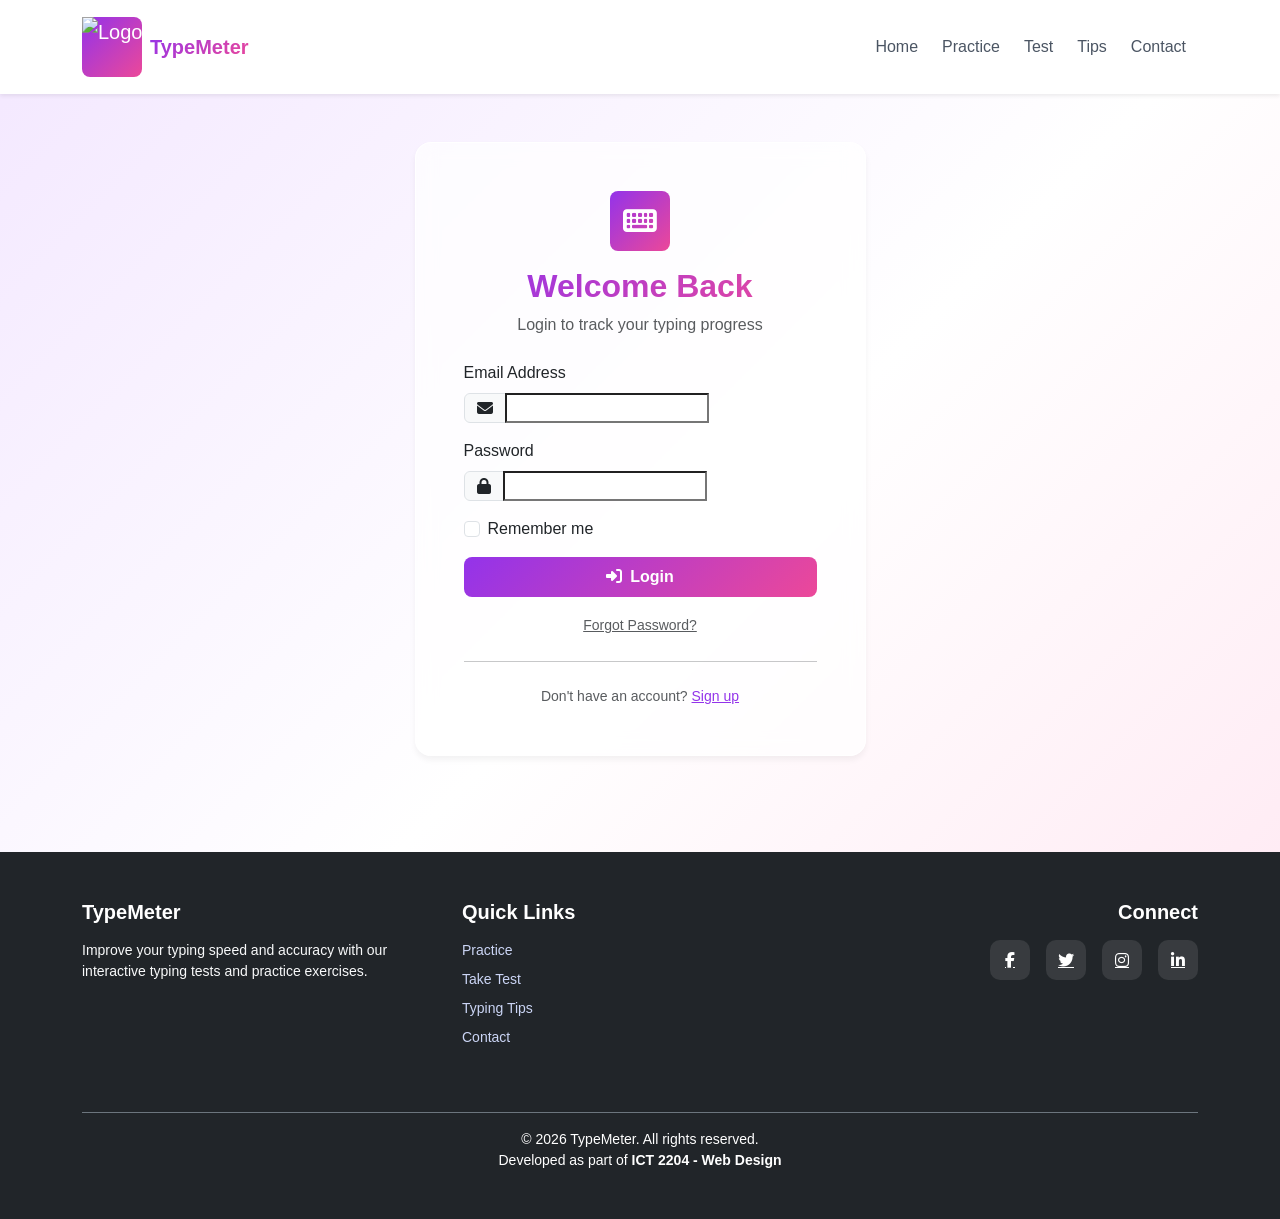
==== login.html @ 619892f4 "Add files via upload Initial project upload" ====
<!DOCTYPE html>
<html lang="en">
<head>
    <meta charset="UTF-8">
    <meta name="viewport" content="width=device-width, initial-scale=1.0">
    <title>TypeMeter - Login</title>
    
    <!-- Bootstrap CSS -->
    <link href="https://cdn.jsdelivr.net/npm/bootstrap@5.3.2/dist/css/bootstrap.min.css" rel="stylesheet">
    
    <!-- Font Awesome for Icons -->
    <link rel="stylesheet" href="https://cdnjs.cloudflare.com/ajax/libs/font-awesome/6.5.1/css/all.min.css">
    
    <!-- Custom CSS -->
    <link rel="stylesheet" href="styles.css">
</head>
<body>
    <!-- Navigation -->
    <nav class="navbar navbar-expand-lg navbar-light bg-white shadow-sm sticky-top">
        <div class="container">
            <a class="navbar-brand d-flex align-items-center" href="index.html">
                <div class="logo-box">
                    <img src="https://cdn3d.iconscout.com/3d/premium/thumb/typing-keyboard-3d-icon-png-download-6805473.png" alt="Logo" class="logo-img">
                </div>
                <span class="ms-2 fw-bold gradient-text">TypeMeter</span>
            </a>
            <button class="navbar-toggler" type="button" data-bs-toggle="collapse" data-bs-target="#navbarNav">
                <span class="navbar-toggler-icon"></span>
            </button>
            <div class="collapse navbar-collapse" id="navbarNav">
                <ul class="navbar-nav ms-auto">
                    <li class="nav-item">
                        <a class="nav-link" href="index.html">Home</a>
                    </li>
                    <li class="nav-item">
                        <a class="nav-link" href="practice.html">Practice</a>
                    </li>
                    <li class="nav-item">
                        <a class="nav-link" href="test.html">Test</a>
                    </li>
                    <li class="nav-item">
                        <a class="nav-link" href="tips.html">Tips</a>
                    </li>
                    <li class="nav-item">
                        <a class="nav-link" href="contact.html">Contact</a>
                    </li>
                </ul>
            </div>
        </div>
    </nav>

    <!-- Login Section -->
    <div class="container py-5">
        <div class="row justify-content-center">
            <div class="col-md-6 col-lg-5">
                <div class="card glass-card">
                    <div class="card-body p-4 p-md-5">
                        <div class="text-center mb-4">
                            <div class="logo-box mx-auto mb-3" style="width: 60px; height: 60px;">
                                <i class="fas fa-keyboard" style="font-size: 30px;"></i>
                            </div>
                            <h2 class="gradient-text mb-2">Welcome Back</h2>
                            <p class="text-muted">Login to track your typing progress</p>
                        </div>

                        <form id="loginForm" onsubmit="submitLogin(event)">
                            <div class="mb-3">
                                <label for="loginEmail" class="form-label">Email Address</label>
                                <div class="input-group">
                                    <span class="input-group-text">
                                        <i class="fas fa-envelope"></i>
                                    </span>
                                    <input type="email"  id="loginEmail" required>
                                </div>
                                <div class="invalid-feedback" id="loginEmailError"></div>
                            </div>

                            <div class="mb-3">
                                <label for="loginPassword" class="form-label">Password</label>
                                <div class="input-group">
                                    <span class="input-group-text">
                                        <i class="fas fa-lock"></i>
                                    </span>
                                    <input type="password"  id="loginPassword" required>
                                </div>
                                <div class="invalid-feedback" id="loginPasswordError"></div>
                            </div>

                            <div class="form-check mb-3">
                                <input class="form-check-input" type="checkbox" id="rememberMe">
                                <label class="form-check-label" for="rememberMe">
                                    Remember me
                                </label>
                            </div>

                            <button type="submit" class="btn btn-gradient w-100 mb-3">
                                <i class="fas fa-sign-in-alt me-2"></i>Login
                            </button>

                            <div class="text-center">
                                <a href="#" class="text-muted small">Forgot Password?</a>
                            </div>
                        </form>

                        <hr class="my-4">

                        <div class="text-center">
                            <p class="text-muted small mb-0">Don't have an account? <a href="#" class="text-purple">Sign up</a></p>
                        </div>
                    </div>
                </div>
            </div>
        </div>
    </div>

    <!-- Footer -->
    <footer class="bg-dark text-white py-5 mt-5">
    <div class="container">
    <div class="row">

      <!-- About -->
      <div class="col-md-4 mb-4">
        <h5 class="fw-bold mb-3">TypeMeter</h5>
        <p class="text-light small mb-1">
          Improve your typing speed and accuracy with our interactive typing tests and practice exercises.
        </p>
      </div>

      <!-- Quick Links -->
      <div class="col-md-4 mb-4">
        <h5 class="fw-bold mb-3">Quick Links</h5>
        <ul class="list-unstyled small">
          <li><a href="practice.html" class="footer-link">Practice</a></li>
          <li><a href="test.html" class="footer-link">Take Test</a></li>
          <li><a href="tips.html" class="footer-link">Typing Tips</a></li>
          <li><a href="contact.html" class="footer-link">Contact</a></li>
        </ul>
      </div>

      <!-- Social -->
      <div class="col-md-4 mb-4 text-md-end text-center">
        <h5 class="fw-bold mb-3">Connect</h5>
        <div class="d-flex justify-content-md-end justify-content-center gap-3">
          <a href="#" class="footer-icon"><i class="fab fa-facebook-f"></i></a>
          <a href="#" class="footer-icon"><i class="fab fa-twitter"></i></a>
          <a href="#" class="footer-icon"><i class="fab fa-instagram"></i></a>
          <a href="#" class="footer-icon"><i class="fab fa-linkedin-in"></i></a>
        </div>
      </div>

    </div>

    <!-- Bottom -->
    <div class="text-center mt-4 pt-3 border-top border-secondary small">
      <p class="mb-0">
        © 2026 TypeMeter. All rights reserved.
      </p>
      <p class="mb-0">
         Developed as part of <strong>ICT 2204 - Web Design</strong>
      </p>
    </div>
  </div>
</footer>

    <!-- Bootstrap JS -->
    <script src="https://cdn.jsdelivr.net/npm/bootstrap@5.3.2/dist/js/bootstrap.bundle.min.js"></script>
    
    <!-- Custom JS -->
    <script src="script.js"></script>
</body>
</html>
---- styles.css ----
/* ========================================
   TYPOGRAPHY & BASE STYLES
======================================== */
:root {
    --purple: #9333ea;
    --pink: #ec4899;
    --blue: #3b82f6;
    --green: #10b981;
    --indigo: #6366f1;
    --orange: #f59e0b;
    --gradient-purple-pink: linear-gradient(135deg, #9333ea 0%, #ec4899 100%);
    --gradient-bg: linear-gradient(135deg, #f3e7ff 0%, #ffffff 50%, #ffe4f0 100%);
}

* {
    margin: 0;
    padding: 0;
    box-sizing: border-box;
}

body {
    font-family: -apple-system, BlinkMacSystemFont, 'Segoe UI', 'Roboto', 'Oxygen', 'Ubuntu', 'Cantarell', 'Fira Sans', 'Droid Sans', 'Helvetica Neue', sans-serif;
    background: var(--gradient-bg);
    min-height: 100vh;
}

/* ========================================
   NAVIGATION
======================================== */
.navbar {
    padding: 0.75rem 0;
}

.navbar-brand {
    font-size: 1.25rem;
    color: #1f2937;
    transition: color 0.3s;
}

.navbar-brand:hover {
    color: var(--purple);
}

.logo-box {
    width: 60px;
    height: 60px;
    background: var(--gradient-purple-pink);
    border-radius: 0.5rem;
    display: flex;
    align-items: center;
    justify-content: center;
    color: white;
    font-size: 1.25rem;
}
.logo-img {
    width: 60px;
    height: 60px;
    object-fit: contain;
}

.nav-link {
    color: #4b5563;
    font-weight: 500;
    padding: 0.5rem 1rem;
    margin: 0 0.25rem;
    border-radius: 0.5rem;
    transition: all 0.3s;
}

.nav-link:hover,
.nav-link.active {
    color: var(--purple);
    background-color: #f3e7ff;
}

.btn-gradient {
    background: var(--gradient-purple-pink);
    color: white;
    border: none;
    padding: 0.5rem 1.5rem;
    border-radius: 0.5rem;
    font-weight: 600;
    transition: all 0.3s;
}

.btn-gradient:hover {
    transform: translateY(-2px);
    box-shadow: 0 10px 25px rgba(147, 51, 234, 0.3);
    color: white;
}

/* ========================================
   HERO SECTION
======================================== */
.hero-section {
    position: relative;
    height: 600px;
    background-image: url('https://images.unsplash.com/photo-1758874573150-05c1b6b56407?w=1920');
    background-size: cover;
    background-position: center;
    display: flex;
    align-items: center;
    justify-content: center;
    overflow: hidden;
}

.hero-overlay {
    position: absolute;
    inset: 0;
    background: linear-gradient(135deg, rgba(191, 136, 243, 0.9) 0%, rgba(147, 51, 234, 0.85) 50%, rgba(236, 72, 153, 0.9) 100%);
}

.hero-content {
    position: relative;
    z-index: 10;
}

/* ========================================
   CARDS & COMPONENTS
======================================== */
.feature-card {
    background: rgba(255, 255, 255, 0.7);
    backdrop-filter: blur(10px);
    padding: 2rem;
    border-radius: 1rem;
    transition: all 0.3s;
    border: 1px solid rgba(255, 255, 255, 0.8);
    height: 100%;
}

.feature-card:hover {
    transform: translateY(-5px);
    box-shadow: 0 10px 30px rgba(0, 0, 0, 0.1);
}

.feature-icon {
    width: 60px;
    height: 60px;
    border-radius: 1rem;
    display: flex;
    align-items: center;
    justify-content: center;
    color: white;
    font-size: 1.5rem;
    margin: 0 auto;
}

.bg-purple { background: var(--purple); }
.bg-pink { background: var(--pink); }
.bg-blue { background: var(--blue); }
.bg-green { background: var(--green); }
.bg-indigo { background: var(--indigo); }
.bg-orange { background: var(--orange); }

.glass-card {
    background: rgba(255, 255, 255, 0.7);
    backdrop-filter: blur(10px);
    border: 1px solid rgba(255, 255, 255, 0.8);
    border-radius: 1rem;
    box-shadow: 0 4px 6px rgba(0, 0, 0, 0.05);
}

/* ========================================
   GRADIENT TEXT
======================================== */
.gradient-text {
    background: var(--gradient-purple-pink);
    -webkit-background-clip: text;
    -webkit-text-fill-color: transparent;
    background-clip: text;
    font-weight: 700;
}

/* ========================================
   TYPING TEST COMPONENTS
======================================== */
.stat-box {
    padding: 1rem;
}

.typing-text {
    font-size: 1.125rem;
    line-height: 2;
    color: #1f2937;
    user-select: none;
    word-spacing: 0.25rem;
}

.typing-input {
    font-size: 1.125rem;
    border: 2px solid #e5e7eb;
    border-radius: 0.5rem;
    padding: 1rem;
    transition: all 0.3s;
}

.typing-input:focus {
    border-color: var(--purple);
    box-shadow: 0 0 0 3px rgba(147, 51, 234, 0.1);
    outline: none;
}

.typing-input:disabled {
    background-color: #f9fafb;
    cursor: not-allowed;
}

/* ========================================
   TIME SELECTION BUTTONS
======================================== */
.btn-time {
    padding: 0.75rem 1.5rem;
    border-radius: 0.5rem;
    font-weight: 600;
    border: 2px solid #e5e7eb;
    background: white;
    color: #4b5563;
    transition: all 0.3s;
}

.btn-time:hover,
.btn-time.active {
    background: var(--gradient-purple-pink);
    color: white;
    border-color: transparent;
    box-shadow: 0 4px 12px rgba(147, 51, 234, 0.3);
}

/* ========================================
   RESULTS CARD
======================================== */
.result-card {
    background: var(--gradient-purple-pink);
    border-radius: 1rem;
    box-shadow: 0 20px 40px rgba(147, 51, 234, 0.3);
}

.result-card.result-success {
    background: linear-gradient(135deg, #10b981 0%, #059669 100%);
}

.result-card.result-moderate {
    background: linear-gradient(135deg, #f59e0b 0%, #d97706 100%);
}

.result-card.result-poor {
    background: linear-gradient(135deg, #ef4444 0%, #dc2626 100%);
}

.result-emoji {
    font-size: 4rem;
    line-height: 1;
}

.result-stat-box {
    background: rgba(255, 255, 255, 0.1);
    backdrop-filter: blur(10px);
    border-radius: 0.75rem;
    padding: 1.5rem;
}

/* ========================================
   IMAGES
======================================== */
.practice-hero-img,
.tips-hero-img,
.contact-hero-img {
    height: 320px;
    object-fit: cover;
    width: 100%;
}

@media (min-width: 768px) {
    .practice-hero-img {
        height: 350px;
    }
    
    .tips-hero-img {
        height: 350px;
    }
    
    .contact-hero-img {
        height: 350px;
    }
}

/* ========================================
   TIPS PAGE
======================================== */
.tip-card {
    background: rgba(255, 255, 255, 0.7);
    backdrop-filter: blur(10px);
    padding: 2rem;
    border-radius: 1rem;
    border: 1px solid rgba(255, 255, 255, 0.8);
    text-align: center;
    transition: all 0.3s;
    height: 100%;
}

.tip-card:hover {
    transform: translateY(-5px);
    box-shadow: 0 10px 30px rgba(0, 0, 0, 0.1);
}

.tip-icon {
    width: 60px;
    height: 60px;
    border-radius: 1rem;
    display: flex;
    align-items: center;
    justify-content: center;
    color: white;
    font-size: 1.5rem;
    margin: 0 auto;
}

/* ========================================
   CONTACT PAGE
======================================== */
.contact-info-item {
    display: flex;
    gap: 1rem;
    align-items: start;
}

.contact-icon {
    width: 50px;
    height: 50px;
    background: var(--gradient-purple-pink);
    border-radius: 0.75rem;
    display: flex;
    align-items: center;
    justify-content: center;
    color: white;
    font-size: 1.25rem;
    flex-shrink: 0;
}

.social-links {
    display: flex;
    gap: 1rem;
    justify-content: center;
}

.social-icon {
    width: 45px;
    height: 45px;
    border-radius: 0.5rem;
    display: flex;
    align-items: center;
    justify-content: center;
    color: white;
    font-size: 1.25rem;
    transition: all 0.3s;
    text-decoration: none;
}

.social-icon:hover {
    transform: translateY(-3px);
    box-shadow: 0 5px 15px rgba(0, 0, 0, 0.2);
    color: white;
}

/* ========================================
   FORM VALIDATION
======================================== */
.form-control.is-invalid {
    border-color: #dc3545;
}

.invalid-feedback {
    display: block;
    color: #dc3545;
    font-size: 0.875rem;
    margin-top: 0.25rem;
}

/* ========================================
   BUTTONS
======================================== */
.btn-outline-purple {
    border: 2px solid var(--purple);
    color: var(--purple);
    background: transparent;
    font-weight: 600;
}

.btn-outline-purple:hover {
    background: var(--purple);
    color: white;
    border-color: var(--purple);
}

/* ========================================
   FOOTER
======================================== */
footer a {
    transition: opacity 0.3s;
}

footer a:hover {
    opacity: 0.7;
}

.footer-link {
    color: #cbd5f5;
    text-decoration: none;
    display: block;
    margin-bottom: 8px;
    transition: 0.3s;
}

.footer-link:hover {
    color: #9333ea;
}

.footer-icon {
    width: 40px;
    height: 40px;
    background: rgba(255,255,255,0.1);
    border-radius: 10px;
    display: flex;
    align-items: center;
    justify-content: center;
    color: white;
    transition: 0.3s;
}

.footer-icon:hover {
    background: linear-gradient(135deg,#9333ea,#ec4899);
    transform: translateY(-3px);
}


/* ========================================
   UTILITY CLASSES
======================================== */
.text-purple { color: var(--purple); }
.text-pink { color: var(--pink); }
.text-blue { color: var(--blue); }

/* ========================================
   RESPONSIVE
======================================== */
@media (max-width: 768px) {
    .hero-section {
        height: 500px;
    }
    
    .hero-section h1 {
        font-size: 2.5rem;
    }
    
    .hero-section p {
        font-size: 1.125rem;
    }
}

@media (max-width: 576px) {
    .btn-time {
        padding: 0.625rem 1.25rem;
        font-size: 0.875rem;
    }
    
    .result-emoji {
        font-size: 3rem;
    }
}

/* ========================================
   ANIMATIONS
======================================== */
@keyframes fadeIn {
    from {
        opacity: 0;
        transform: translateY(20px);
    }
    to {
        opacity: 1;
        transform: translateY(0);
    }
}

.fade-in {
    animation: fadeIn 0.5s ease-out;
}
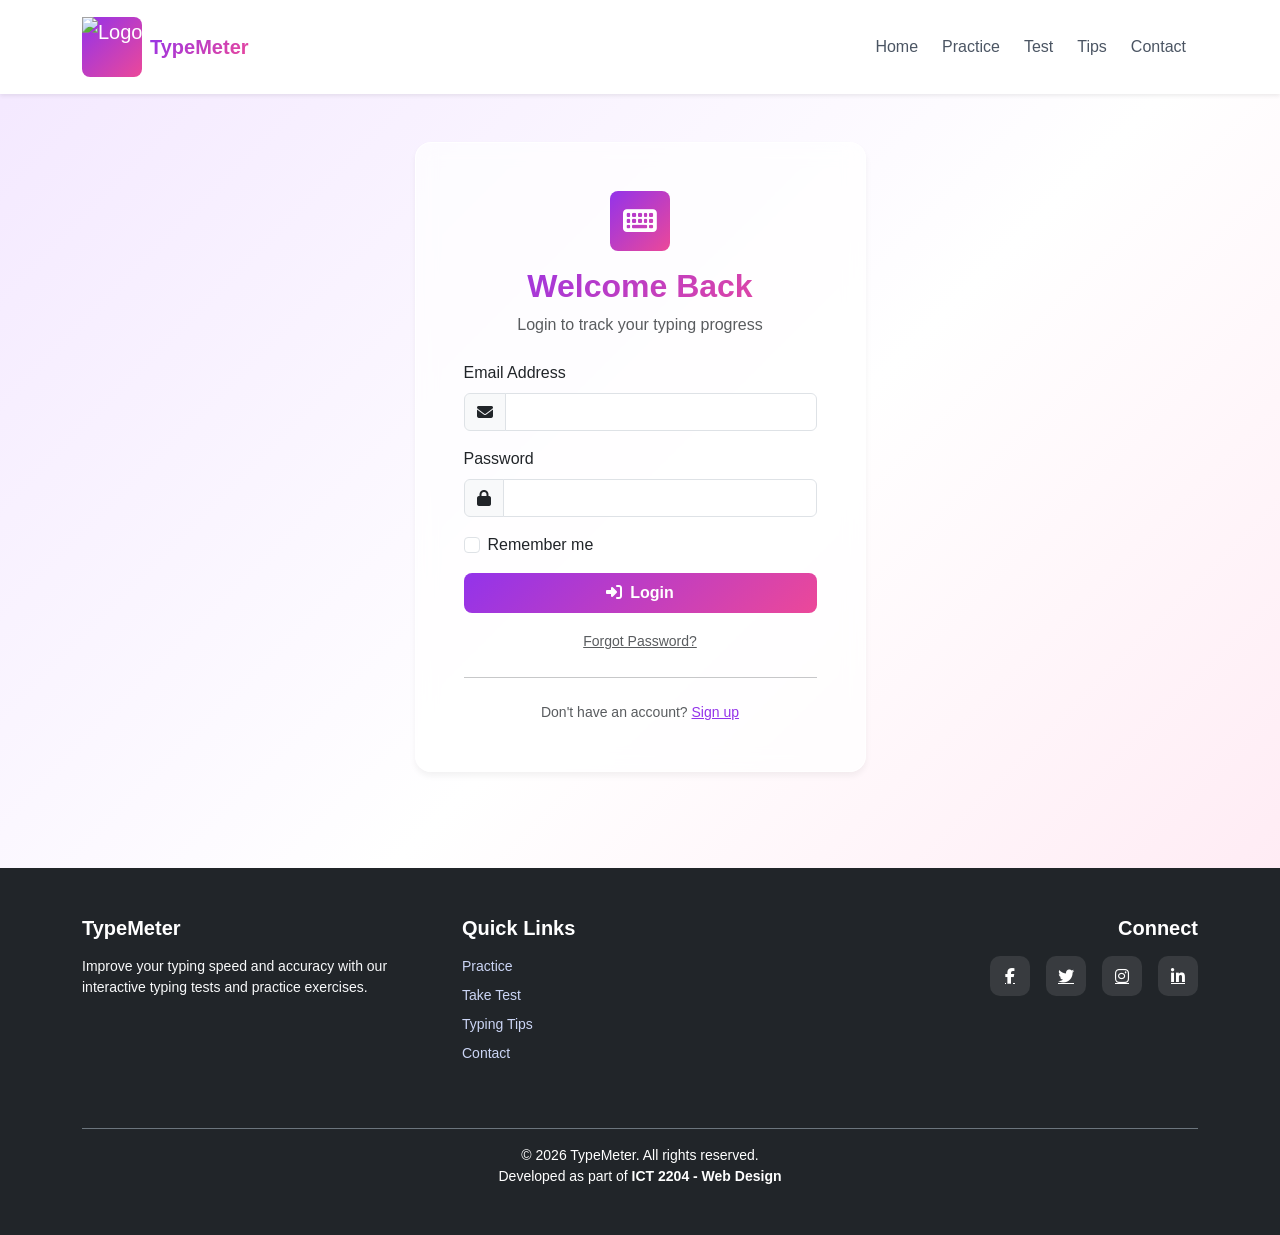
==== commit 99d8bef7: "Initial project upload TypeMeter_Project" ====
--- a/login.html
+++ b/login.html
@@ -50,69 +50,84 @@
     </nav>
 
     <!-- Login Section -->
-    <div class="container py-5">
-        <div class="row justify-content-center">
-            <div class="col-md-6 col-lg-5">
-                <div class="card glass-card">
-                    <div class="card-body p-4 p-md-5">
-                        <div class="text-center mb-4">
-                            <div class="logo-box mx-auto mb-3" style="width: 60px; height: 60px;">
-                                <i class="fas fa-keyboard" style="font-size: 30px;"></i>
+<div class="container py-5">
+    <div class="row justify-content-center">
+        <div class="col-md-6 col-lg-5">
+            <div class="card glass-card">
+                <div class="card-body p-4 p-md-5">
+
+                    <!-- Header -->
+                    <div class="text-center mb-4">
+                        <div class="logo-box mx-auto mb-3" style="width: 60px; height: 60px;">
+                            <i class="fas fa-keyboard" style="font-size: 30px;"></i>
+                        </div>
+                        <h2 class="gradient-text mb-2">Welcome Back</h2>
+                        <p class="text-muted">Login to track your typing progress</p>
+                    </div>
+
+                    <!-- FORM -->
+                    <form id="loginForm" onsubmit="submitLogin(event)">
+
+                        <!-- Email -->
+                        <div class="mb-3">
+                            <label for="loginEmail" class="form-label">Email Address</label>
+                            <div class="input-group">
+                                <span class="input-group-text">
+                                    <i class="fas fa-envelope"></i>
+                                </span>
+                                <input type="email" id="loginEmail" name="email" class="form-control" required>
                             </div>
-                            <h2 class="gradient-text mb-2">Welcome Back</h2>
-                            <p class="text-muted">Login to track your typing progress</p>
                         </div>
 
-                        <form id="loginForm" onsubmit="submitLogin(event)">
-                            <div class="mb-3">
-                                <label for="loginEmail" class="form-label">Email Address</label>
-                                <div class="input-group">
-                                    <span class="input-group-text">
-                                        <i class="fas fa-envelope"></i>
-                                    </span>
-                                    <input type="email"  id="loginEmail" required>
-                                </div>
-                                <div class="invalid-feedback" id="loginEmailError"></div>
+                        <!-- Password -->
+                        <div class="mb-3">
+                            <label for="loginPassword" class="form-label">Password</label>
+                            <div class="input-group">
+                                <span class="input-group-text">
+                                    <i class="fas fa-lock"></i>
+                                </span>
+                                <input type="password" id="loginPassword" name="password" class="form-control" required>
                             </div>
+                        </div>
 
-                            <div class="mb-3">
-                                <label for="loginPassword" class="form-label">Password</label>
-                                <div class="input-group">
-                                    <span class="input-group-text">
-                                        <i class="fas fa-lock"></i>
-                                    </span>
-                                    <input type="password"  id="loginPassword" required>
-                                </div>
-                                <div class="invalid-feedback" id="loginPasswordError"></div>
-                            </div>
+                        <!-- Message Box -->
+                        <div id="loginMessage" class="alert d-none"></div>
 
-                            <div class="form-check mb-3">
-                                <input class="form-check-input" type="checkbox" id="rememberMe">
-                                <label class="form-check-label" for="rememberMe">
-                                    Remember me
-                                </label>
-                            </div>
+                        <!-- Remember -->
+                        <div class="form-check mb-3">
+                            <input class="form-check-input" type="checkbox" id="rememberMe">
+                            <label class="form-check-label" for="rememberMe">
+                                Remember me
+                            </label>
+                        </div>
 
-                            <button type="submit" class="btn btn-gradient w-100 mb-3">
-                                <i class="fas fa-sign-in-alt me-2"></i>Login
-                            </button>
+                        <!-- Button -->
+                        <button type="submit" class="btn btn-gradient w-100 mb-3">
+                            <i class="fas fa-sign-in-alt me-2"></i>Login
+                        </button>
 
-                            <div class="text-center">
-                                <a href="#" class="text-muted small">Forgot Password?</a>
-                            </div>
-                        </form>
+                        <!-- Forgot -->
+                        <div class="text-center">
+                            <a href="#" class="text-muted small">Forgot Password?</a>
+                        </div>
 
-                        <hr class="my-4">
+                    </form>
 
-                        <div class="text-center">
-                            <p class="text-muted small mb-0">Don't have an account? <a href="#" class="text-purple">Sign up</a></p>
-                        </div>
+                    <hr class="my-4">
+
+                    <!-- Register Link -->
+                    <div class="text-center">
+                        <p class="text-muted small mb-0">
+                            Don't have an account?
+                            <a href="register.html" class="text-purple">Sign up</a>
+                        </p>
                     </div>
+
                 </div>
             </div>
         </div>
     </div>
-
+</div>
     <!-- Footer -->
     <footer class="bg-dark text-white py-5 mt-5">
     <div class="container">
